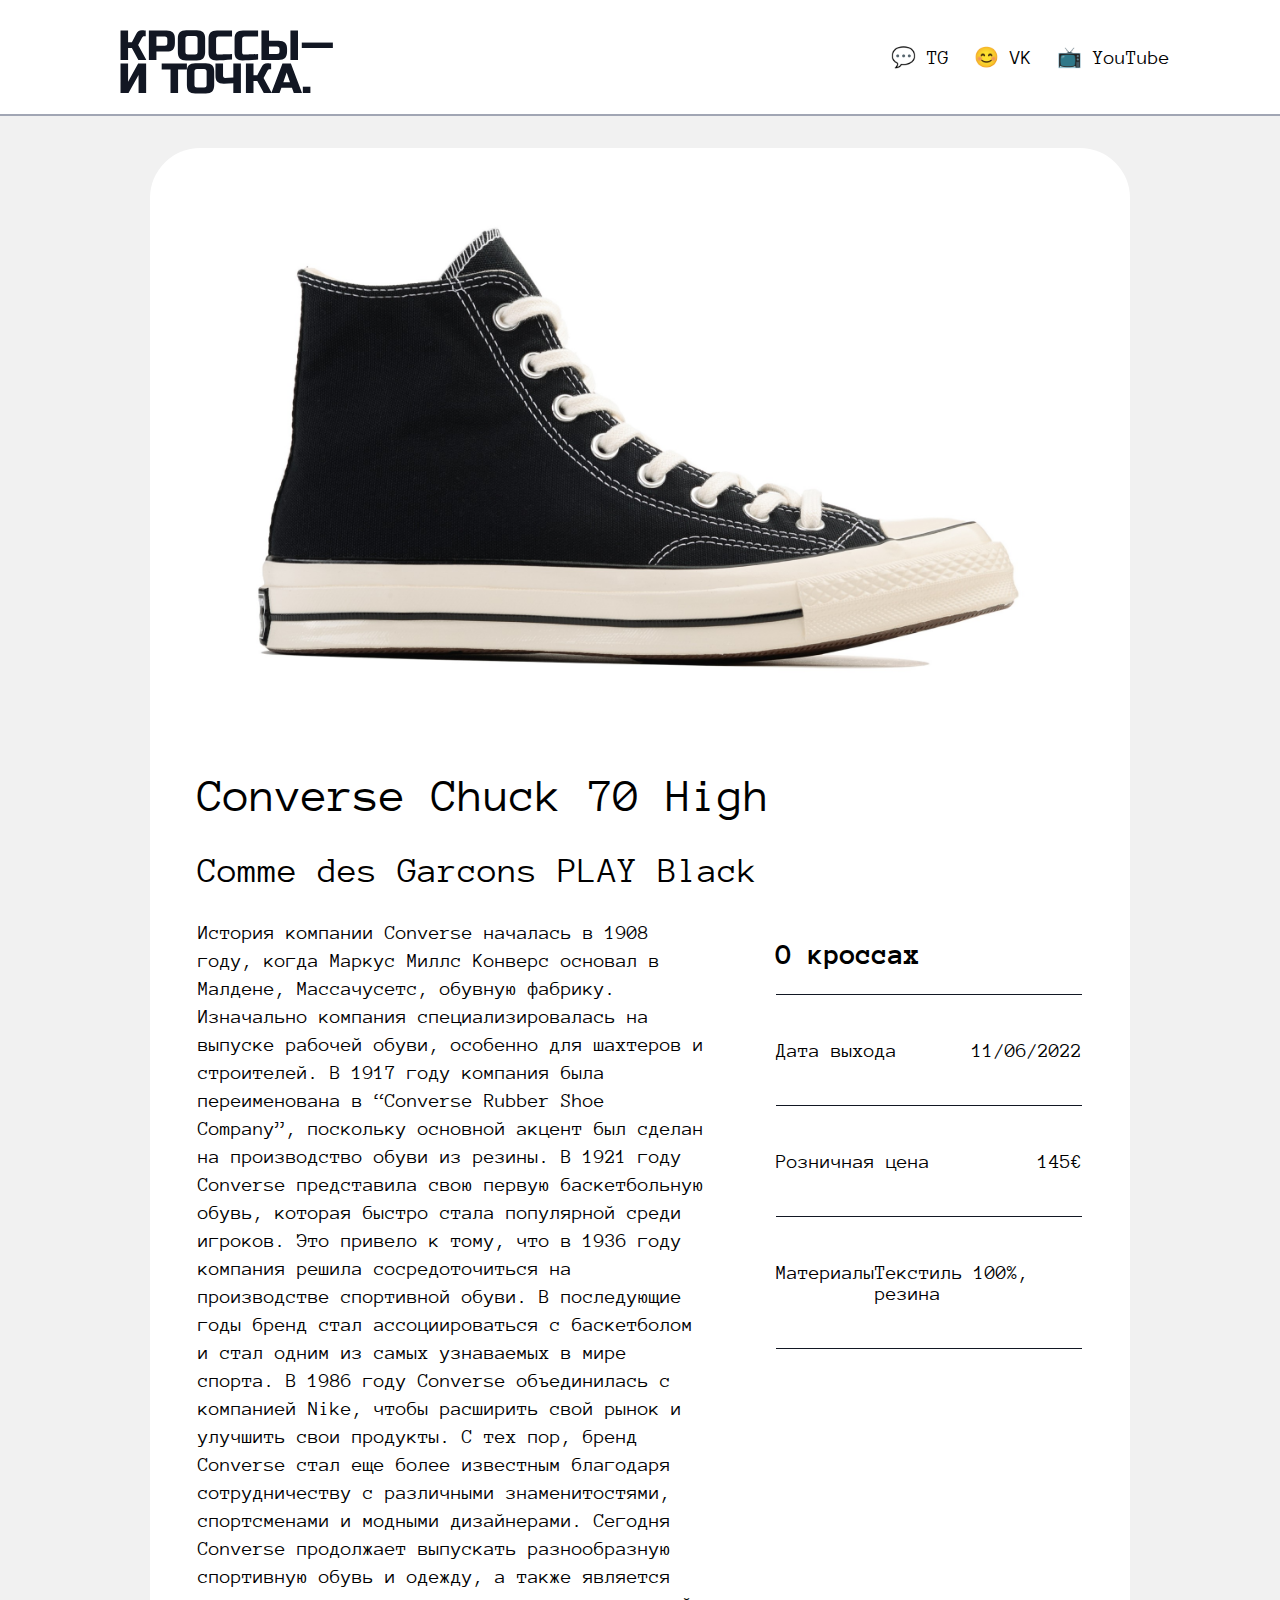
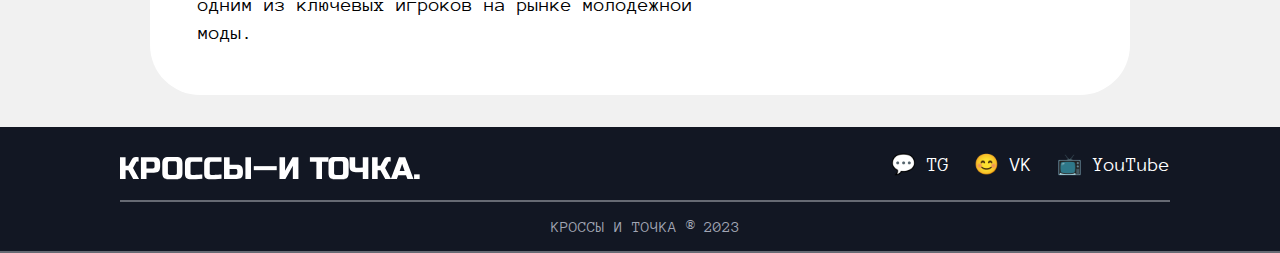
==== Sneakers-pages/Converse Chuck 70 High.html @ 79c73df3 "add new balance & converse, add 1024px size" ====
<!DOCTYPE html>
<html lang="ru">

<head>
    <meta charset="UTF-8">
    <meta name="viewport" content="width=device-width, initial-scale=1.0">
    <title>Кроссы — и точка</title>
    <link rel="stylesheet" href="./Styles__pages.css">
</head>

<body class="body">
    <header class="header">
        <nav class="header__nav">
            <div class="header__logo">
                <a href="../index.html">
                    <img class="header__logo__img" src='../logo_header.svg'>
                </a>
            </div>
            <div class="header__links">
                <ul>
                    <li class="header__links__TG">
                        <a href="https://t.me">
                            💬 TG
                        </a>
                    </li>
                    <li class="header__links__VK">
                        <a href="https://vk.com">
                            😊 VK
                        </a>
                    </li>
                    <li>
                        <a href="https://YouTube.com">
                            📺 YouTube
                        </a>
                    </li>
                </ul>
            </div>
        </nav>
    </header>

    <main class="main">
        <div class="main__card">
            <div>
                <img class="main__card__img" src="../Sneakers-pages/Sneakers__big.png/Convers Chuck 70 Hihg.png"
                    alt="Sneaker__big">
            </div>
            <span class="main__card__info">
                <h1 class="main__card__info main__card__info__title">
                    Converse Chuck 70 High
                </h1>
                <h2 class="main__card__info main__card__info__subtitle">
                    Comme des Garcons PLAY Black
                </h2>
                <span class="main__card__info main__card__info__desc">
                    <p class="main__card__info main__card__info__text">
                        История компании Converse началась в 1908 году, когда Маркус Миллс Конверс основал в Малдене,
                        Массачусетс, обувную фабрику. Изначально компания специализировалась на выпуске рабочей обуви,
                        особенно для шахтеров и строителей. В 1917 году компания была переименована в “Converse Rubber
                        Shoe Company”, поскольку основной акцент был сделан на производство обуви из резины.

                        В 1921 году Converse представила свою первую баскетбольную обувь, которая быстро стала
                        популярной среди игроков. Это привело к тому, что в 1936 году компания решила сосредоточиться на
                        производстве спортивной обуви. В последующие годы бренд стал ассоциироваться с баскетболом и
                        стал одним из самых узнаваемых в мире спорта.

                        В 1986 году Converse объединилась с компанией Nike, чтобы расширить свой рынок и улучшить свои
                        продукты. С тех пор, бренд Converse стал еще более известным благодаря сотрудничеству с
                        различными знаменитостями, спортсменами и модными дизайнерами. Сегодня Converse продолжает
                        выпускать разнообразную спортивную обувь и одежду, а также является одним из ключевых игроков на
                        рынке молодежной моды.
                    </p>
                    <span class="main__card__info__desc__parameters">
                        <span>
                            <ul class="main__card__info__desc__parameters__info">
                                <h3 class="main__card__info__desc__parameters__header">
                                    О кроссах
                                </h3>
                                <span class="date">

                                    <p>
                                        Дата выхода
                                    </p>
                                    <p>
                                        11/06/2022
                                    </p>
                                </span>
                                <span class="price">
                                    <p>
                                        Розничная цена
                                    </p>
                                    <p>
                                        145€
                                    </p>
                                </span>
                                <span class="materials">
                                    <p>
                                        Материалы
                                    </p>
                                    <p>
                                        Текстиль 100%, резина
                                    </p>
                                </span>
                            </ul>
                        </span>
                    </span>
                </span>
            </span>
        </div>
    </main>

    <footer class="footer">
        <nav class="footer__nav">
            <div class="footer__logo">
                <a href="../index.html">
                    <img class="footer__logo__img" src='../logo_footer.svg'>
                </a>
            </div>
            <div class="footer__links">
                <ul>
                    <li class="header__links__TG">
                        <a href="https://t.me">
                            💬 TG
                        </a>
                    </li>
                    <li class="header__links__VK">
                        <a href="https://vk.com">
                            😊 VK
                        </a>
                    </li>
                    <li>
                        <a href="https://YouTube.com">
                            📺 YouTube
                        </a>
                    </li>
                </ul>
            </div>
        </nav>
        <div class="under__footer">
            <p>
                КРОССЫ И ТОЧКА ® 2023
            </p>
        </div>
    </footer>
</body>

</html>
---- Sneakers-pages/Styles__pages.css ----
@font-face {
    font-family: "Anonymous Pro";
    src: url(../fonts/AnonymousPro-Bold.ttf);
    font-weight: 700;
}

@font-face {
    font-family: "Anonymous Pro";
    src: url(../fonts/AnonymousPro-Regular.ttf);
}


body {
    font-family: "Anonymous Pro", sans-serif;
    margin: 0 auto;
}

.header,
.main,
.footer {
    padding: 0px 110px 0px 120px;
}

header {
    display: flex;
    width: 100%;
    align-items: center;
    box-sizing: border-box;
    border-bottom: 2px solid #A1A6B4;
}

.header__nav {
    display: flex;
    width: 100%;
    align-items: center;
    box-sizing: border-box;
}

.header__logo {
    width: 213;
    height: 63;
    padding: 30px 0px 16px;
}

a {
    color: black;
    font-size: 20px;
    text-decoration: none;
    font-family: "Anonymous Pro", sans-serif;
}

ul {
    list-style-type: none;
    display: flex;
    width: 100%;
    box-sizing: border-box;
    gap: 25px;
    justify-content: flex-end;

}

.header__links {
    box-sizing: border-box;
    font-family: "Anonymous Pro", sans-serif;
    width: 100%;
    justify-content: center;
}

.footer__links {
    box-sizing: border-box;
    font-family: "Anonymous Pro", sans-serif;
    width: 100%;
    display: flex;
    align-items: center;
}

.footer__links a {
    color: white;
}

.footer__logo {
    display: flex;
    width: 100%;
    padding: 30px 0px 16px;
}

footer {
    display: flex;
    flex-direction: column;
    width: 100%;
    box-sizing: border-box;
    border-bottom: 2px solid #E6E8EC66;
}

.footer {
    display: flex;
    background-color: #121723;
}

.footer__nav {
    display: flex;
    border-bottom: 2px solid #E6E8EC66;

}

.under__footer {
    display: flex;
    justify-content: center;
}

.under__footer p {
    font-size: 16px;
    color: #A1A6B4;
}

.main {
    display: flex;
    justify-content: center;
    padding: 32px 150px;
    background-color: #F1F1F1;

}

.main__card {
    width: 100%;
    display: flex;
    padding: 48px;
    border-radius: 50px;
    gap: 32px;
    flex-direction: column;
    justify-content: flex-start;
    background: var(--white-100, #FFF);

}

.main__card__img {
    width: 100%;
}

h3,
p {
    padding-left: 0px;
}

h1,
h2,
p {
    font-weight: 400;
}



.main__card__info {
    gap: 24px;
}

.main__card__info__desc {
    display: flex;
    gap: 32px;
}

.main__card__info__desc__parameters__header,
.main__card__info__text {
    margin: 0px;
}

.main__card__info__title {

    font-family: Anonymous Pro;
    font-size: 48px;


}

.main__card__info__subtitle {

    font-family: Anonymous Pro;
    font-size: 36px
        /* 36px */
}

.main__card__info__text {
    width: 506px;

    font-family: Anonymous Pro;
    font-size: 20px;
    line-height: 28px;
    /* 140% */
}

.main__card__info__desc__parameters {
    display: flex;
    flex-direction: column;
    gap: 24px;
    flex: 1 0 0;
}

.main__card__info__desc__parameters__header {
    font-family: Anonymous Pro;
    font-size: 30px;

}

.main__card__info__desc__parameters ul {
    display: flex;
    flex-direction: column;
}

ul h3,
ul span {
    padding-bottom: 24PX;
    border-bottom: 1px solid #121723;
}

ul span {
    display: flex;
    justify-content: space-between;
}

.main__card__info__desc__parameters__info {

    font-family: Anonymous Pro;
    font-size: 20px;

}

@media screen and (max-width: 375px) {

    .header,
    .main,
    .footer {
        padding: 0;
    }

    .header__nav {
        flex-direction: column;
    }

    ul {
        justify-content: flex-start;
    }

    .main {
        padding: 0px 16px;
    }

    h2 {
        font-size: 36px;
        margin: 0px 0px 24px 0px;
    }

    .content {
        padding: 32px 0px;
    }

    .card {
        box-sizing: border-box;
        width: 343px;
    }

    .card img {
        width: 333px;
        height: auto;
    }

    .footer__nav {
        flex-direction: column;
    }

    .footer__logo {
        justify-content: center;
        padding: 30px 0px 0px;
    }
}
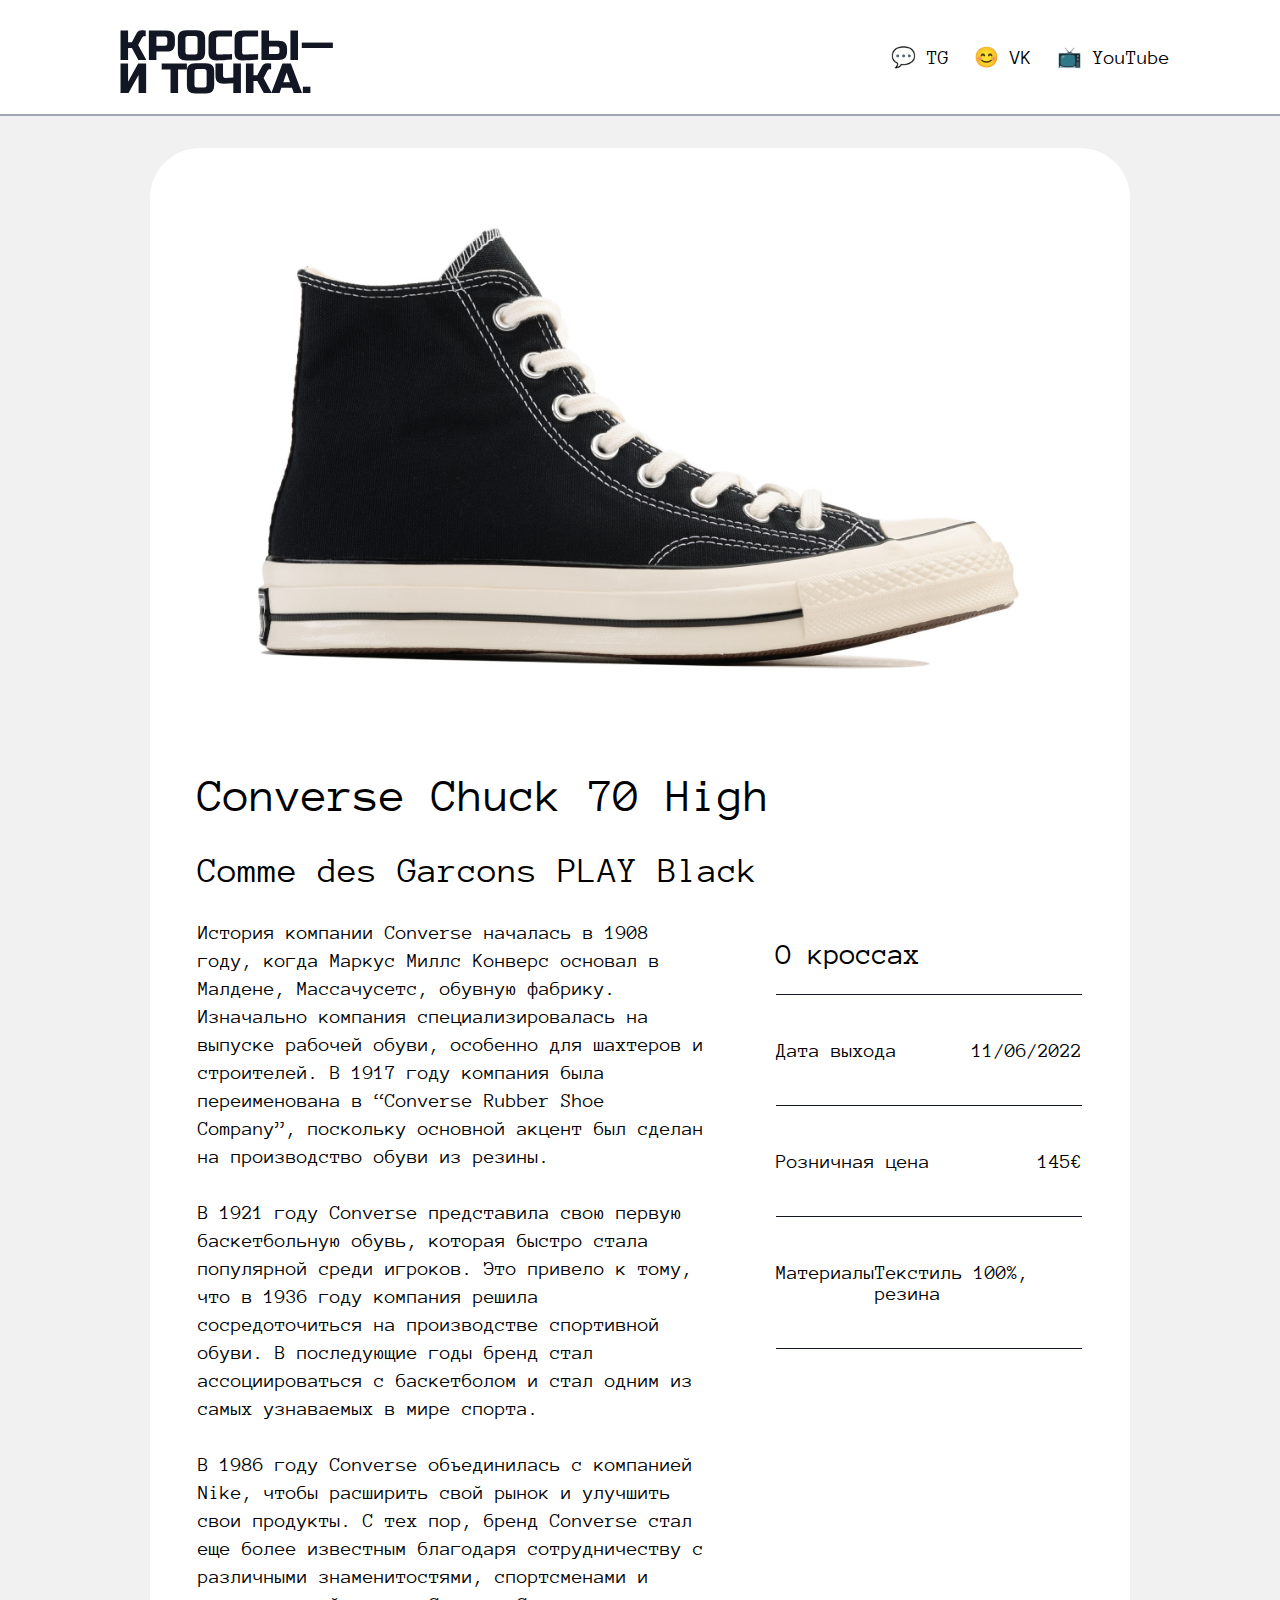
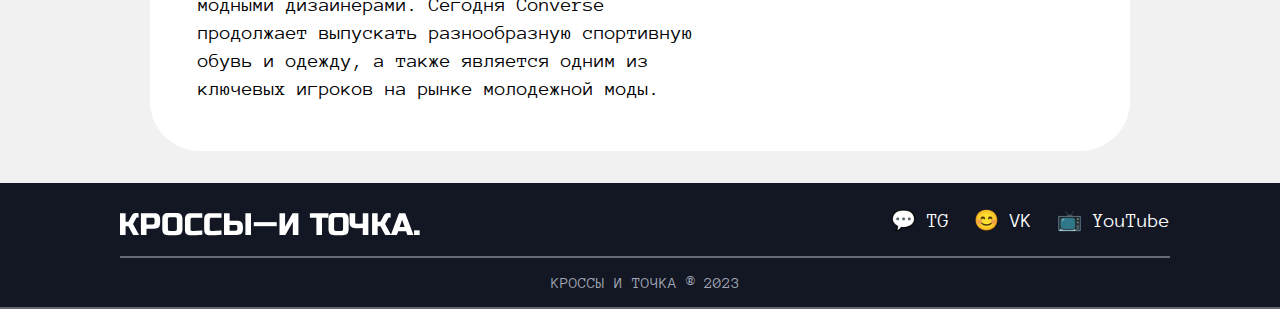
==== commit 21684315: "Fix 768px main page Add 425px(375px)styles for pages Add <br> to Sneakers description" ====
--- a/Sneakers-pages/Converse Chuck 70 High.html
+++ b/Sneakers-pages/Converse Chuck 70 High.html
@@ -56,12 +56,12 @@
                         История компании Converse началась в 1908 году, когда Маркус Миллс Конверс основал в Малдене,
                         Массачусетс, обувную фабрику. Изначально компания специализировалась на выпуске рабочей обуви,
                         особенно для шахтеров и строителей. В 1917 году компания была переименована в “Converse Rubber
-                        Shoe Company”, поскольку основной акцент был сделан на производство обуви из резины.
+                        Shoe Company”, поскольку основной акцент был сделан на производство обуви из резины.<br><br>
 
                         В 1921 году Converse представила свою первую баскетбольную обувь, которая быстро стала
                         популярной среди игроков. Это привело к тому, что в 1936 году компания решила сосредоточиться на
                         производстве спортивной обуви. В последующие годы бренд стал ассоциироваться с баскетболом и
-                        стал одним из самых узнаваемых в мире спорта.
+                        стал одним из самых узнаваемых в мире спорта.<br><br>
 
                         В 1986 году Converse объединилась с компанией Nike, чтобы расширить свой рынок и улучшить свои
                         продукты. С тех пор, бренд Converse стал еще более известным благодаря сотрудничеству с
--- a/Sneakers-pages/Styles__pages.css
+++ b/Sneakers-pages/Styles__pages.css
@@ -198,6 +198,7 @@
 .main__card__info__desc__parameters__header {
     font-family: Anonymous Pro;
     font-size: 30px;
+    font-weight: 400;
 
 }
 
@@ -208,7 +209,7 @@
 
 ul h3,
 ul span {
-    padding-bottom: 24PX;
+    padding-bottom: 24px;
     border-bottom: 1px solid #121723;
 }
 
@@ -224,7 +225,7 @@
 
 }
 
-@media screen and (max-width: 375px) {
+@media screen and (max-width: 425px) {
 
     .header,
     .main,
@@ -237,11 +238,47 @@
     }
 
     ul {
-        justify-content: flex-start;
+        justify-content: center;
+        padding: 0px;
     }
 
     .main {
-        padding: 0px 16px;
+        padding: 32px 16px;
+    }
+
+    .main__card {
+        box-sizing: border-box;
+        border-radius: 25px;
+        padding: 24px;
+    }
+
+    .main__card__info__title {
+        font-size: 32px;
+    }
+
+    .main__card__info__subtitle {
+        font-size: 20px;
+    }
+
+    .main__card__info__desc {
+        flex-direction: column;
+    }
+
+    .main__card__info__text {
+        width: 100%;
+        font-size: 16px;
+    }
+
+    .main__card__info__desc__parameters span {
+        font-size: 16px;
+    }
+
+    .main ul {
+        gap: 0px;
+    }
+
+    ul span {
+        padding: 24px 0px;
     }
 
     h2 {
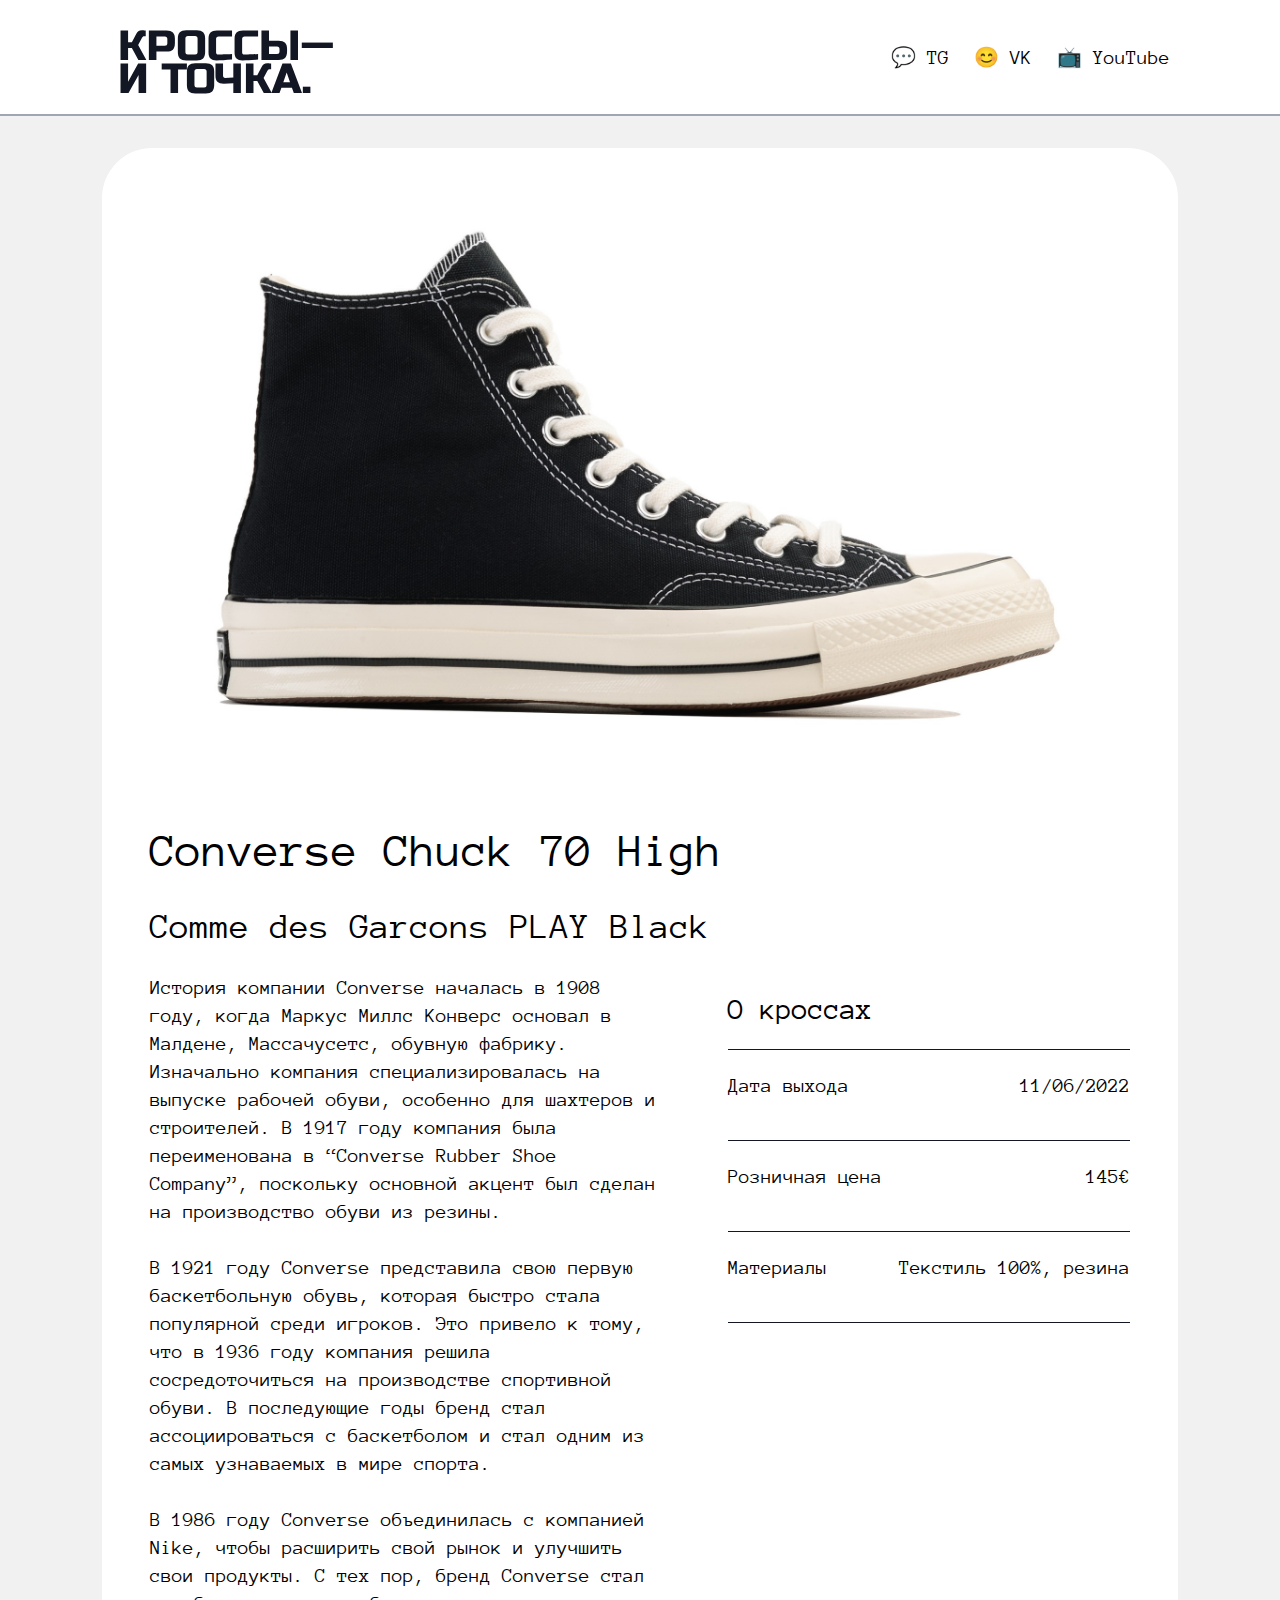
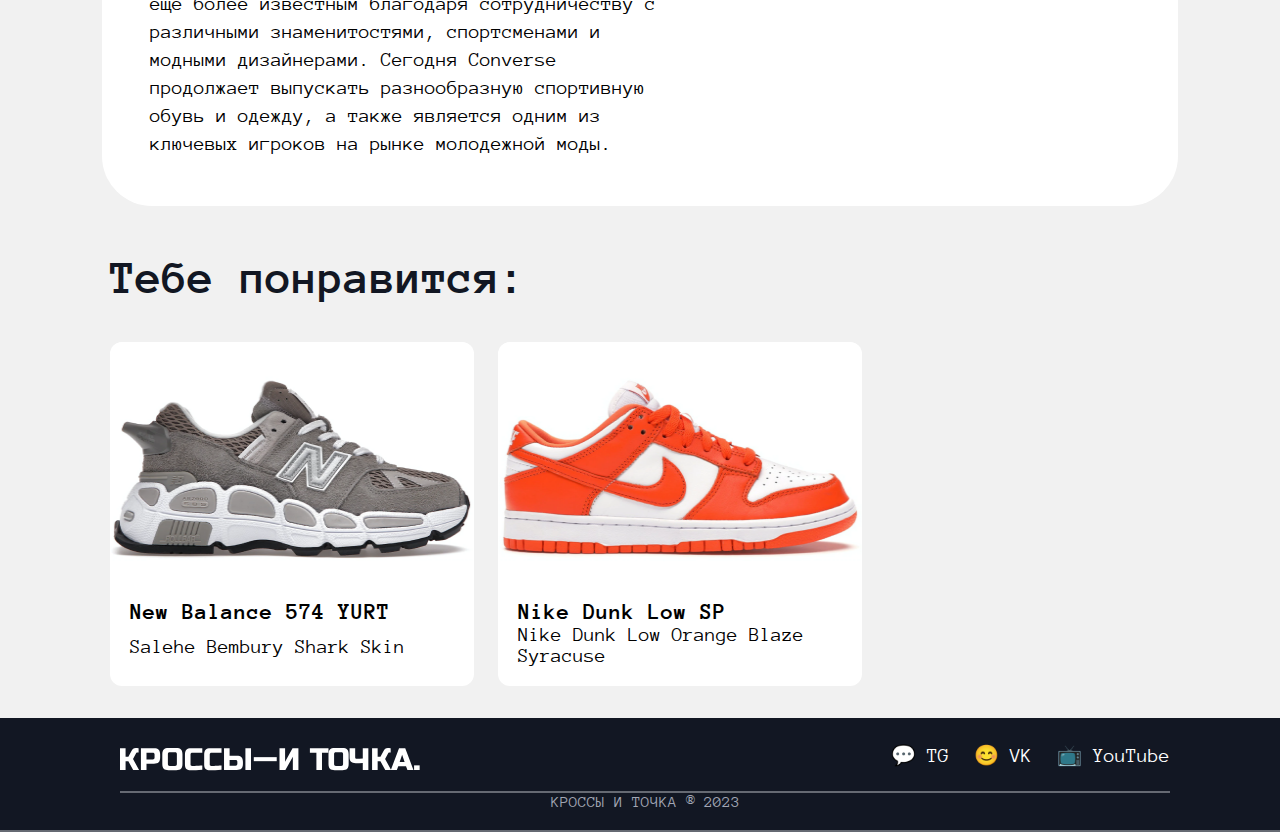
==== commit d43d02ca: "rename png's add .similar fix resolution" ====
--- a/Sneakers-pages/Converse Chuck 70 High.html
+++ b/Sneakers-pages/Converse Chuck 70 High.html
@@ -108,6 +108,34 @@
         </div>
     </main>
 
+    <div class="similar">
+        <span class="similar__title">
+            <h2>Тебе понравится:</h2>
+        </span>
+        <div class="similar__cards">
+            <div class="card card__6">
+                <a href="../Sneakers-pages/New-Balance-574-YURT.html">
+                    <img alt="New Balance 574 YURT" src="../Sneakers.png/New Balance 574 YURT.png"
+                        class="card__img card__img6" />
+                    <div class="card__info card__info__6">
+                        <h3 class="card__title">New Balance 574 YURT</h3>
+                        <p class="card__text">Salehe Bembury Shark Skin</p>
+                    </div>
+                </a>
+            </div>
+            <div class="similar__card card card__7">
+                <a href="../Sneakers-pages/Nike-Dunk-Low-SP.html">
+                    <img alt="Nike Dunk Low SP" src="../Sneakers.png/Nike Dunk Low SP.png" class="card__img card__img7">
+                </a>
+                <div class="card__info card__info__7"><a href="../Sneakers-pages/Nike-Dunk-Low-SP.html">
+                        <h3 class="card__title">Nike Dunk Low SP</h3>
+                        <p class="card__text">Nike Dunk Low Orange Blaze Syracuse</p>
+                    </a>
+                </div>
+            </div>
+        </div>
+    </div>
+
     <footer class="footer">
         <nav class="footer__nav">
             <div class="footer__logo">
--- a/Sneakers-pages/Styles__pages.css
+++ b/Sneakers-pages/Styles__pages.css
@@ -115,8 +115,9 @@
 
 .main {
     display: flex;
-    justify-content: center;
-    padding: 32px 150px;
+    flex-direction: column;
+    align-items: center;
+    padding: 32px 150px 48px 150px;
     background-color: #F1F1F1;
 
 }
@@ -140,6 +141,21 @@
 h3,
 p {
     padding-left: 0px;
+    margin: 0px;
+}
+
+.card__info {
+    display: flex;
+    padding: 32px 24px;
+    flex-direction: column;
+    justify-content: center;
+    align-items: flex-start;
+    gap: 12px;
+    align-self: stretch;
+}
+
+p {
+    margin-bottom: 20px;
 }
 
 h1,
@@ -148,8 +164,6 @@
     font-weight: 400;
 }
 
-
-
 .main__card__info {
     gap: 24px;
 }
@@ -225,6 +239,201 @@
 
 }
 
+.similar {
+    display: flex;
+    flex-direction: column;
+    align-items: flex-start;
+    padding: 0px 110px 32px 110px;
+    background-color: #F1F1F1;
+}
+
+.similar__title {
+    display: flex;
+    justify-content: flex-start;
+}
+
+.similar__title h2 {
+    color: var(--black, #121723);
+    margin-top: 0px;
+    font-family: Anonymous Pro;
+    font-size: 48px;
+    font-style: normal;
+    font-weight: 700;
+    line-height: 100%;
+    /* 48px */
+}
+
+.cards {
+    display: flex;
+    box-sizing: border-box;
+    flex-wrap: wrap;
+    align-items: stretch;
+    gap: 24px;
+}
+
+.similar__cards {
+    display: flex;
+    gap: 24px;
+}
+
+.similar__cards .card img {
+    width: 100%;
+    height: 254px;
+    border-radius: 12px;
+}
+
+.similar__cards .card {
+    background-color: white;
+    border-radius: 12px;
+    width: 364px;
+    transition: box-shadow ease-in-out 200ms
+}
+
+.similar__cards .card__info {
+    padding: 0px 20px;
+    margin: 0;
+}
+
+@media screen and (max-width:1024px) and (min-width:769px) {
+    .main {
+        padding: 24px 110px 0px 120px;
+    }
+
+    .similar {
+        padding: 24px 72px;
+    }
+
+    .footer {
+        padding: 0px 72px;
+    }
+
+    .similar__card img {
+        height: auto;
+    }
+
+    .main__card__info__desc__parameters__header {
+        display: flex;
+        justify-content: center;
+    }
+
+    .main__card__info__desc__parameters__info span {
+        flex-direction: column;
+        align-items: center;
+    }
+}
+
+@media screen and (max-width: 768px) and (min-width: 426px) {
+
+    .header,
+    .main,
+    .footer {
+        padding: 0px 24px;
+    }
+
+    .header__nav {}
+
+    ul {
+        justify-content: flex-end;
+        padding: 0px;
+    }
+
+    .main {
+        padding: 32px 16px;
+    }
+
+    .main__card {
+        box-sizing: border-box;
+        border-radius: 25px;
+        padding: 24px;
+    }
+
+    .main__card__info__title {
+        font-size: 32px;
+    }
+
+    .main__card__info__subtitle {
+        font-size: 20px;
+    }
+
+    .main__card__info__desc {
+        flex-direction: column;
+    }
+
+    .main__card__info__text {
+        width: 100%;
+        font-size: 16px;
+    }
+
+    .main__card__info__desc__parameters span {
+        font-size: 16px;
+    }
+
+    .main ul {
+        gap: 0px;
+    }
+
+    ul span {
+        padding: 24px 0px;
+    }
+
+    h2 {
+        font-size: 36px;
+        margin: 0px 0px 24px 0px;
+    }
+
+    .content {
+        padding: 32px 0px;
+    }
+
+    .card__title {
+        font-size: 20px;
+    }
+
+    .card__text {
+        font-size: 18px;
+    }
+
+    .card img {
+        width: 333px;
+        height: auto;
+    }
+
+    .main,
+    .similar {
+        padding: 24px 24px;
+    }
+
+    .similar {
+        align-items: flex-start;
+        padding: 0px 24px 24px 24px;
+    }
+
+    .similar__cards,
+    .similar__title {
+        justify-content: center;
+    }
+
+    .similar__cards {
+        width: 720px;
+    }
+
+    .similar__title {
+        width: 100%;
+        justify-content: flex-start;
+    }
+
+    .similar__title h2 {
+        font-size: 36px;
+    }
+
+    .footer__nav {}
+
+    .footer__logo {
+        justify-content: center;
+        padding: 30px 0px 0px;
+    }
+}
+
 @media screen and (max-width: 425px) {
 
     .header,
@@ -290,14 +499,46 @@
         padding: 32px 0px;
     }
 
-    .card {
+    .similar__cards.card {
         box-sizing: border-box;
-        width: 343px;
-    }
-
-    .card img {
+        width: 393px;
+    }
+
+    .similar__cards .card {
+        box-sizing: border-box;
+        width: auto;
+    }
+
+    /* .card img {
         width: 333px;
         height: auto;
+    } */
+
+    .similar {
+        align-items: flex-start;
+        padding: 0px 16px 24px 16px;
+    }
+
+    .similar__cards,
+    .similar__title {
+        justify-content: center;
+    }
+
+    .similar__cards {
+        flex-direction: column;
+    }
+
+    .similar__cards .card img {
+        height: auto;
+    }
+
+    .similar__title {
+        width: 100%;
+        justify-content: flex-start;
+    }
+
+    .similar__title h2 {
+        font-size: 32px;
     }
 
     .footer__nav {
@@ -308,4 +549,11 @@
         justify-content: center;
         padding: 30px 0px 0px;
     }
+}
+
+@media screen and (max-width:375px) {
+    .similar__cards.card {
+        box-sizing: border-box;
+        width: 343px;
+    }
 }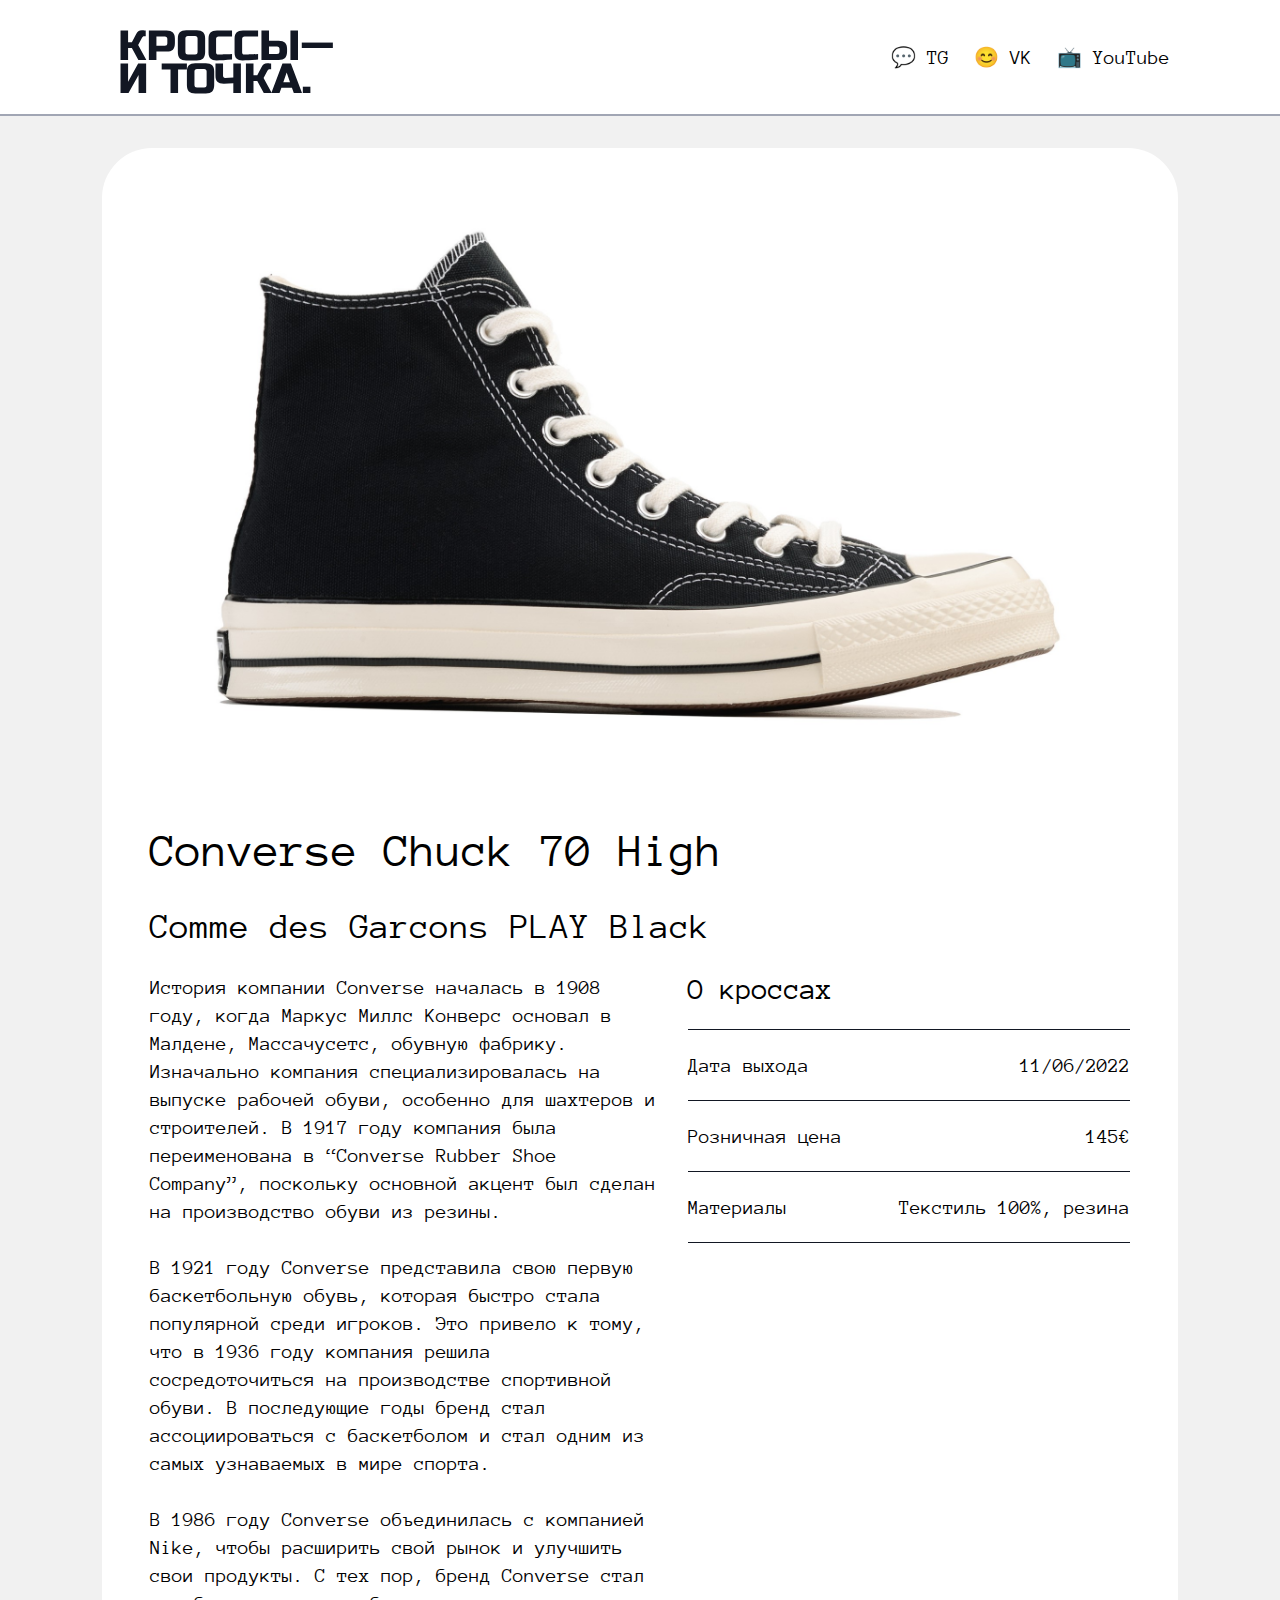
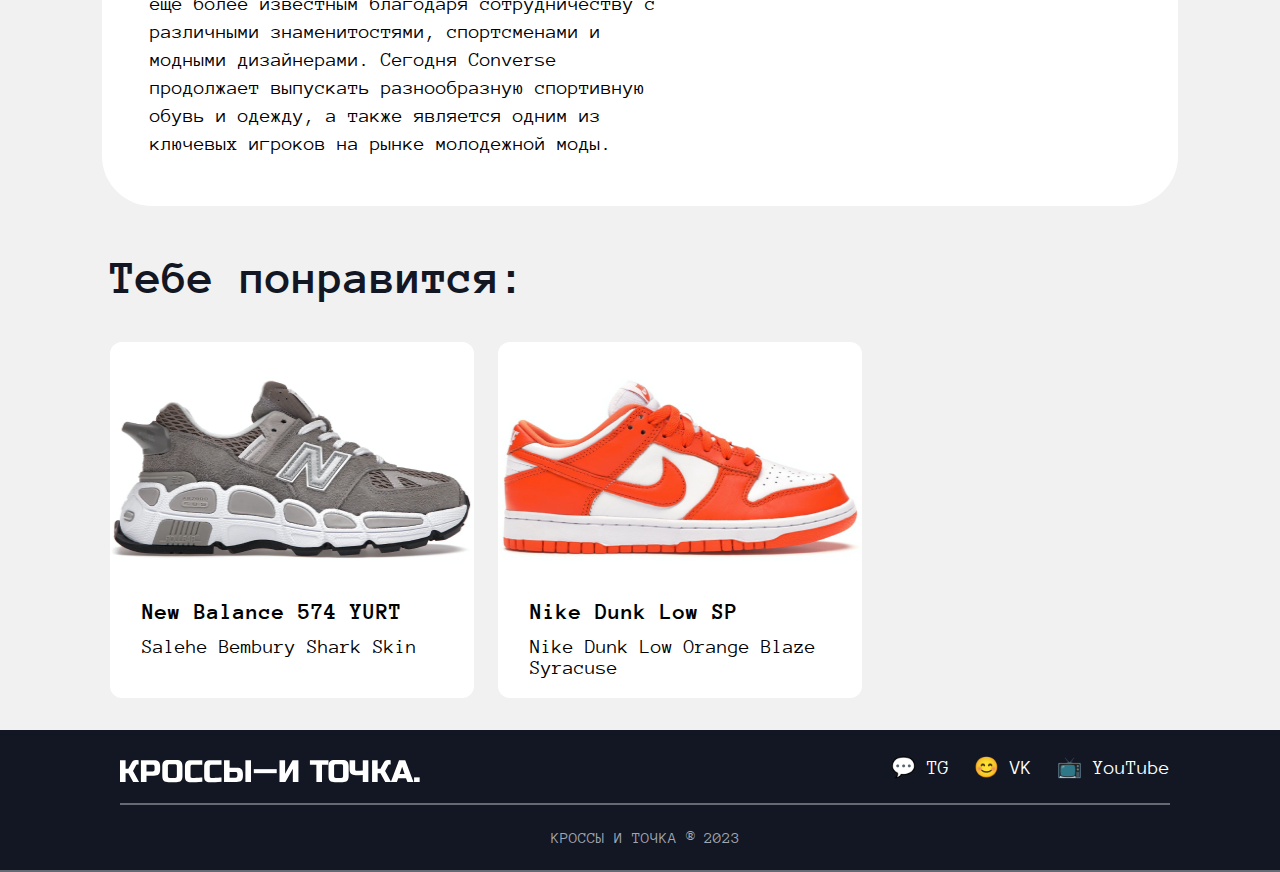
==== commit cbf5cf3d: "fix similar__cards fix similar__card nike dunk low sp" ====
--- a/Sneakers-pages/Converse Chuck 70 High.html
+++ b/Sneakers-pages/Converse Chuck 70 High.html
@@ -123,15 +123,15 @@
                     </div>
                 </a>
             </div>
-            <div class="similar__card card card__7">
-                <a href="../Sneakers-pages/Nike-Dunk-Low-SP.html">
-                    <img alt="Nike Dunk Low SP" src="../Sneakers.png/Nike Dunk Low SP.png" class="card__img card__img7">
-                </a>
-                <div class="card__info card__info__7"><a href="../Sneakers-pages/Nike-Dunk-Low-SP.html">
+            <div class="card card__7">
+                <a href="Sneakers-pages/Nike-Dunk-Low-SP.html">
+                    <img alt="Nike Dunk Low SP" src="../Sneakers.png/Nike Dunk Low SP.png"
+                        class="card__img card__img7" />
+                    <div class="card__info card__info__7">
                         <h3 class="card__title">Nike Dunk Low SP</h3>
                         <p class="card__text">Nike Dunk Low Orange Blaze Syracuse</p>
-                    </a>
-                </div>
+                    </div>
+                </a>
             </div>
         </div>
     </div>
--- a/Sneakers-pages/Styles__pages.css
+++ b/Sneakers-pages/Styles__pages.css
@@ -56,7 +56,6 @@
     box-sizing: border-box;
     gap: 25px;
     justify-content: flex-end;
-
 }
 
 .header__links {
@@ -154,9 +153,9 @@
     align-self: stretch;
 }
 
-p {
+/* p {
     margin-bottom: 20px;
-}
+} */
 
 h1,
 h2,
@@ -219,6 +218,8 @@
 .main__card__info__desc__parameters ul {
     display: flex;
     flex-direction: column;
+    margin: 0;
+    padding: 0;
 }
 
 ul h3,
@@ -286,12 +287,25 @@
     background-color: white;
     border-radius: 12px;
     width: 364px;
-    transition: box-shadow ease-in-out 200ms
+    transition: box-shadow ease-in-out 200ms, transform ease-in-out 200ms;
 }
 
 .similar__cards .card__info {
-    padding: 0px 20px;
+    padding: 0px 32px 20px;
     margin: 0;
+}
+
+.under__footer {
+    padding: 24px;
+}
+
+.similar__cards .card:hover {
+    transform: translateY(-10px);
+    box-shadow: 0px 10px 10px 0px rgba(0, 0, 0, 0.25);
+}
+
+.similar__cards .card:active {
+    box-shadow: 0px 10px 10px 0px rgba(0, 0, 0, 0.1);
 }
 
 @media screen and (max-width:1024px) and (min-width:769px) {
@@ -330,7 +344,6 @@
         padding: 0px 24px;
     }
 
-    .header__nav {}
 
     ul {
         justify-content: flex-end;
@@ -426,11 +439,9 @@
         font-size: 36px;
     }
 
-    .footer__nav {}
 
     .footer__logo {
         justify-content: center;
-        padding: 30px 0px 0px;
     }
 }
 
